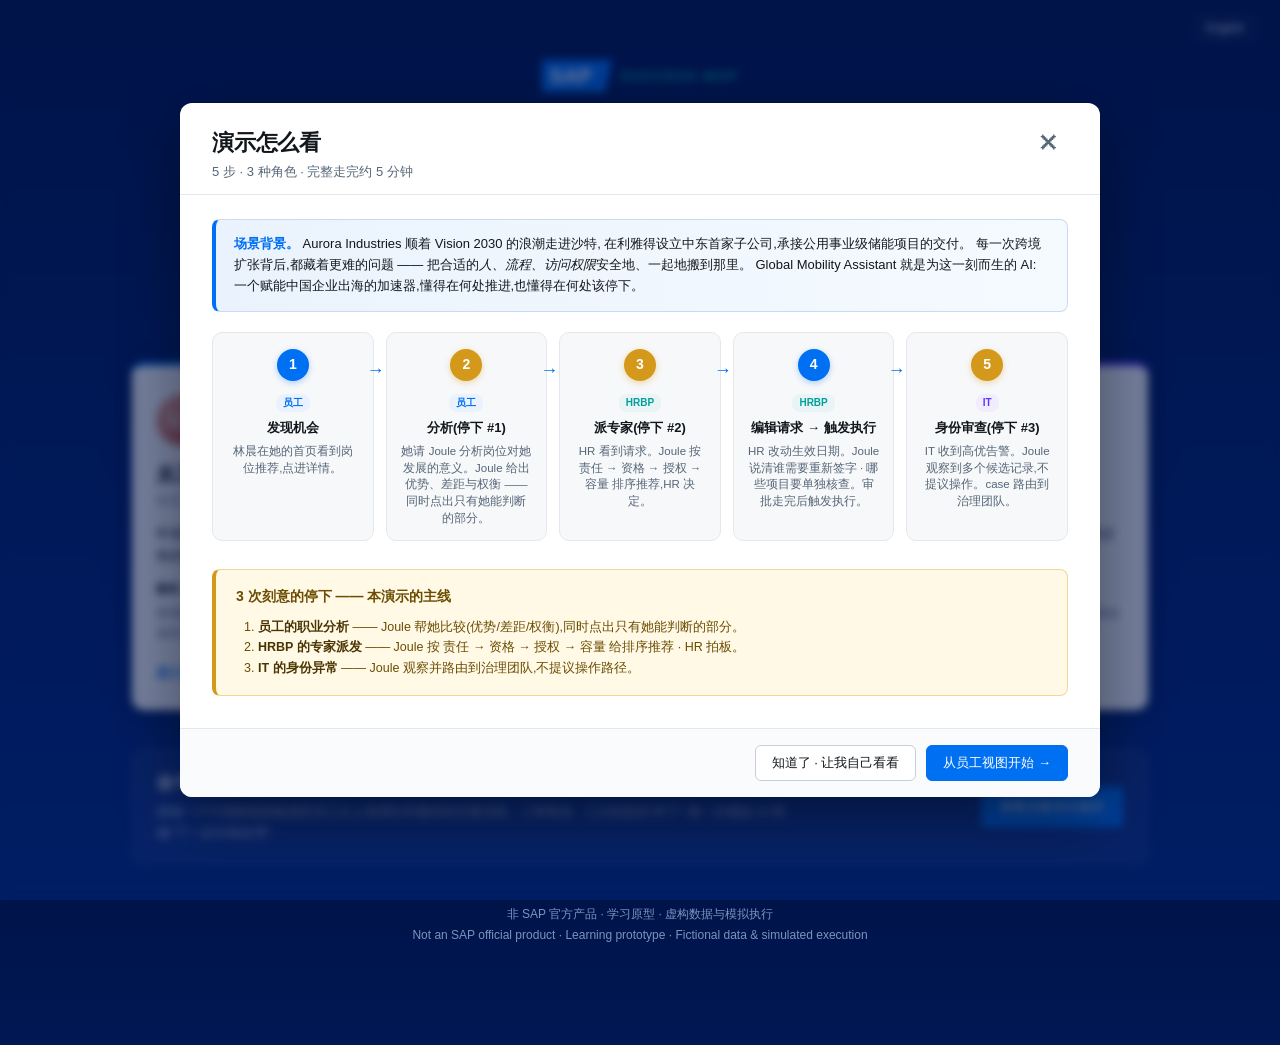
==== prototype/zh/index.html @ 9266a64e "Chinese localization phase 1: zh/index and zh/home fully localized; zh/employee, zh/hrbp, zh/it copi" ====
<!DOCTYPE html>
<html lang="zh-CN">
<head>
  <meta charset="UTF-8" />
  <meta name="viewport" content="width=device-width, initial-scale=1, viewport-fit=cover" />
  <title>Global Mobility Assistant · 角色入口</title>
  <link rel="stylesheet" href="../shared/tokens.css" />
  <link rel="stylesheet" href="../shared/shell.css" />
  <link rel="stylesheet" href="../shared/guide.css" />
  <style>
    body { background: linear-gradient(180deg, #00144A 0%, #002A86 100%); min-height: 100vh; color: #fff; }
    .landing { max-width: 1080px; margin: 0 auto; padding: 60px 32px 100px; }
    .landing-header { text-align: center; margin-bottom: 40px; }
    .landing-header .logo { display: inline-flex; align-items: center; gap: 8px; margin-bottom: 20px; }
    .landing-header h1 { font-size: 34px; font-weight: 700; margin: 0 0 8px; letter-spacing: -0.4px; }
    .landing-header .subtitle { color: #B4C6DF; font-size: 15px; max-width: 720px; margin: 0 auto; line-height: 1.7; }
    .lang-switch { position: absolute; top: 20px; right: 24px; font-size: 12px; color: #B4C6DF; }
    .lang-switch a { color: #fff; text-decoration: none; padding: 4px 10px; border-radius: 4px; border: 1px solid rgba(255,255,255,0.25); }
    .lang-switch a:hover { background: rgba(255,255,255,0.1); }
    .role-grid { display: grid; grid-template-columns: repeat(3, 1fr); gap: 20px; margin-bottom: 40px; }
    .role-card {
      background: #fff; color: var(--text-primary);
      border-radius: 12px; padding: 28px 24px; text-decoration: none;
      box-shadow: 0 10px 32px rgba(0,0,0,0.25);
      transition: transform 0.15s, box-shadow 0.15s;
      display: flex; flex-direction: column;
      border-top: 4px solid var(--sap-blue);
    }
    .role-card:hover { transform: translateY(-4px); box-shadow: 0 14px 42px rgba(0,0,0,0.3); text-decoration: none; }
    .role-card.employee { border-top-color: var(--role-employee); }
    .role-card.hrbp { border-top-color: var(--role-hrbp); }
    .role-card.it { border-top-color: var(--role-it); }
    .role-card .role-avatar {
      width: 52px; height: 52px; border-radius: 50%;
      display: flex; align-items: center; justify-content: center;
      color: #fff; font-weight: 700; font-size: 18px; margin-bottom: 16px;
    }
    .role-card.employee .role-avatar { background: linear-gradient(135deg, #F1B6A7, #C74A3A); }
    .role-card.hrbp .role-avatar     { background: linear-gradient(135deg, #A4E0C0, #049F9A); }
    .role-card.it .role-avatar       { background: linear-gradient(135deg, #B894FF, #5D36FF); }
    .role-card h2 { margin: 0 0 4px; font-size: 18px; }
    .role-card .role-person { color: var(--text-muted); font-size: 13px; margin-bottom: 12px; }
    .role-card .role-desc { color: var(--text-primary); font-size: 13px; line-height: 1.65; margin-bottom: 14px; flex: 1; }
    .role-card .steps { font-size: 12px; color: var(--text-secondary); line-height: 1.65; margin-bottom: 12px; }
    .role-card .steps b { display: block; color: var(--text-primary); margin-bottom: 4px; }
    .role-card .role-open { margin-top: 8px; color: var(--sap-blue); font-weight: 600; font-size: 13px; }
    .landing-footer { text-align: center; margin-top: 40px; color: #7A94BE; font-size: 12px; line-height: 1.7; }

    .landing-how-to {
      background: rgba(255,255,255,0.06);
      border: 1px solid rgba(255,255,255,0.14);
      border-radius: 12px;
      padding: 20px 24px;
      margin-top: 20px;
      color: #E3ECFA;
    }
    .landing-how-to .how-to-header { display: flex; justify-content: space-between; align-items: center; gap: 20px; }
    .landing-how-to h3 { margin: 0 0 6px; font-size: 16px; color: #fff; }
    .landing-how-to p { margin: 0; font-size: 13px; line-height: 1.65; color: #B4C6DF; max-width: 640px; }
    .landing-how-to .btn.primary { flex-shrink: 0; padding: 10px 18px; font-size: 13px; white-space: nowrap; }

    @media (max-width: 768px) {
      .landing { padding: 30px 16px 80px; }
      .landing-header { margin-bottom: 24px; }
      .landing-header h1 { font-size: 26px; }
      .landing-header .subtitle { font-size: 13px; padding: 0 8px; }
      .role-grid { grid-template-columns: 1fr; gap: 14px; margin-bottom: 24px; }
      .role-card { padding: 20px 18px; }
      .role-card h2 { font-size: 16px; }
      .role-card .role-avatar { width: 44px; height: 44px; font-size: 16px; margin-bottom: 12px; }
      .role-card .steps { font-size: 11.5px; }
      .landing-footer { font-size: 11px; margin-top: 24px; }
      .landing-how-to .how-to-header { flex-direction: column; align-items: flex-start; }
    }
  </style>
</head>
<body>
  <div class="lang-switch">
    <a href="../index.html">English</a>
  </div>
  <div class="landing">
    <div class="landing-header">
      <div class="logo">
        <span class="brand-logo" style="background:#0070F2;color:#fff;font-weight:800;padding:6px 10px 6px 8px;font-size:20px;clip-path:polygon(0 0,100% 0,90% 100%,0 100%);padding-right:20px;">SAP</span>
        <span style="color:#049F9A; font-size:14px; letter-spacing:1.4px; font-weight:600;">SUCCESS MAP</span>
      </div>
      <h1>Global Mobility Assistant</h1>
      <div class="subtitle">
        Aurora Industries —— 一家中国新能源集团 —— 顺着 <b>Vision 2030</b> 的浪潮走进沙特,
        在利雅得设立中东首家子公司,承接公用事业级储能项目的交付。
        <br><br>
        每一次跨境扩张背后,都藏着一个更难的问题:<b>如何把合适的人、流程、访问权限,安全地、一起地搬到那里。</b>
        Global Mobility Assistant 就是为这一刻而生的 AI —— 一个赋能中国企业出海的加速器,懂得在何处帮你推进,也懂得在何处该停下。
      </div>
    </div>

    <div class="role-grid">
      <a class="role-card employee" href="home.html" target="_blank">
        <div class="role-avatar">LC</div>
        <h2>员工 · 6 个步骤</h2>
        <div class="role-person">林晨 · 资深方案顾问</div>
        <div class="role-desc">
          申请利雅得的岗位 · 追踪调动进度 · 看到个人视角的影响 · 也可以给 HR 发信号。
        </div>
        <div class="steps">
          <b>路径</b>
          发现机会 → 评估匹配 → 面试准备 → 提交申请 → 追踪进度 → 我的调动
        </div>
        <div class="role-open">进入员工视图 →</div>
      </a>

      <a class="role-card hrbp" href="hrbp.html" target="_blank">
        <div class="role-avatar">MK</div>
        <h2>HRBP · 6 个步骤</h2>
        <div class="role-person">Mira Klein · 中东区 HR 业务伙伴</div>
        <div class="role-desc">
          管理调动请求队列 · 派发专家审查(带容量感知)· 协调审批 · 关键字段变更时保持签字状态同步。
        </div>
        <div class="steps">
          <b>路径</b>
          调动收件箱 → 请求详情 → 影响审查 → 编辑请求 → 审批流 → 交接
        </div>
        <div class="role-open">进入 HRBP 视图 →</div>
      </a>

      <a class="role-card it" href="it.html" target="_blank">
        <div class="role-avatar">TR</div>
        <h2>IT 管理员 · 5 个步骤</h2>
        <div class="role-person">Tom Reeves · 身份与访问</div>
        <div class="role-desc">
          处理依赖驱动的供应队列 · 诊断身份异常 · 决定人工介入方式 · 把结果回执给 HR。
        </div>
        <div class="steps">
          <b>路径</b>
          告警控制台 → 告警详情 → 任务队列 → 审查与路由 → 记录路由
        </div>
        <div class="role-open">进入 IT 管理员视图 →</div>
      </a>
    </div>

    <div class="landing-how-to">
      <div class="how-to-header">
        <div>
          <h3>这个演示怎么看</h3>
          <p>跟随一个中国新能源集团把员工从上海调往利雅得的完整流程。三种角色 · 三次刻意的"停下",每一次都由 AI 明确"下一步归谁处理"。</p>
        </div>
        <button class="btn primary" id="learnMoreBtn">查看完整演示路径</button>
      </div>
    </div>

    <div class="landing-footer">
      非 SAP 官方产品 · 学习原型 · 虚构数据与模拟执行<br>
      Not an SAP official product · Learning prototype · Fictional data & simulated execution
    </div>
  </div>

  <script src="../shared/guide.js"></script>
  <script>
    // 中文版引导浮层内容 override(简化:直接覆盖 GUIDE_STEPS 与文案)
    // 这里我们直接使用英文版的 mountGuideOverlay · 5 步图仍显示英文标题(简短)· 但顶部 Background 由 zh 版本注入
    const guide = window.GUIDE.mountGuideOverlay();
    document.getElementById("learnMoreBtn").addEventListener("click", () => guide.show());

    // 覆盖 Guide 面板文案为中文
    setTimeout(() => {
      const overlay = document.getElementById("guideOverlay");
      if (!overlay) return;
      const h2 = overlay.querySelector(".guide-panel-header h2");
      const sub = overlay.querySelector(".guide-sub");
      const context = overlay.querySelector(".guide-context");
      const pausesTitle = overlay.querySelector(".guide-pauses h3");
      const pausesList = overlay.querySelector(".guide-pauses ol");
      const dismissBtn = overlay.querySelector("#guideDismiss");
      const startBtn = overlay.querySelector("#guideStartEmployee");

      if (h2) h2.textContent = "演示怎么看";
      if (sub) sub.textContent = "5 步 · 3 种角色 · 完整走完约 5 分钟";
      if (context) context.innerHTML = `
        <strong>场景背景。</strong> Aurora Industries 顺着 Vision 2030 的浪潮走进沙特,
        在利雅得设立中东首家子公司,承接公用事业级储能项目的交付。
        每一次跨境扩张背后,都藏着更难的问题 —— 把合适的<em>人、流程、访问权限</em>安全地、一起地搬到那里。
        Global Mobility Assistant 就是为这一刻而生的 AI:一个赋能中国企业出海的加速器,懂得在何处推进,也懂得在何处该停下。
      `;
      if (pausesTitle) pausesTitle.textContent = "3 次刻意的停下 —— 本演示的主线";
      if (pausesList) pausesList.innerHTML = `
        <li><strong>员工的职业分析</strong> —— Joule 帮她比较(优势/差距/权衡),同时点出只有她能判断的部分。</li>
        <li><strong>HRBP 的专家派发</strong> —— Joule 按 责任 → 资格 → 授权 → 容量 给排序推荐 · HR 拍板。</li>
        <li><strong>IT 的身份异常</strong> —— Joule 观察并路由到治理团队,不提议操作路径。</li>
      `;
      // 覆盖 5 步图文案
      const steps = overlay.querySelectorAll(".guide-step");
      const zhSteps = [
        { role: "员工",  title: "发现机会",           body: "林晨在她的首页看到岗位推荐,点进详情。" },
        { role: "员工",  title: "分析(停下 #1)",    body: "她请 Joule 分析岗位对她发展的意义。Joule 给出优势、差距与权衡 —— 同时点出只有她能判断的部分。" },
        { role: "HRBP",  title: "派专家(停下 #2)",  body: "HR 看到请求。Joule 按 责任 → 资格 → 授权 → 容量 排序推荐,HR 决定。" },
        { role: "HRBP",  title: "编辑请求 → 触发执行", body: "HR 改动生效日期。Joule 说清谁需要重新签字 · 哪些项目要单独核查。审批走完后触发执行。" },
        { role: "IT",    title: "身份审查(停下 #3)", body: "IT 收到高优告警。Joule 观察到多个候选记录,不提议操作。case 路由到治理团队。" }
      ];
      steps.forEach((el, i) => {
        if (!zhSteps[i]) return;
        const roleEl = el.querySelector(".guide-step-role");
        const titleEl = el.querySelector("h4");
        const bodyEl = el.querySelector("p");
        if (roleEl) roleEl.textContent = zhSteps[i].role;
        if (titleEl) titleEl.textContent = zhSteps[i].title;
        if (bodyEl) bodyEl.textContent = zhSteps[i].body;
      });
      if (dismissBtn) dismissBtn.textContent = "知道了 · 让我自己看看";
      if (startBtn) startBtn.textContent = "从员工视图开始 →";
      if (startBtn) {
        // 保证跳转到中文版 home
        startBtn.addEventListener("click", (e) => {
          setTimeout(() => { if (location.pathname.includes("/zh/")) location.href = "home.html"; }, 100);
        }, true);
      }
    }, 50);
  </script>
</body>
</html>
---- prototype/shared/tokens.css ----
/* ============================================================
   Global Mobility Assistant — SAP Horizon design tokens
   Extracted from SAP_SuccessFactors.potx theme (structural only).
   Not for redistribution of SAP brand assets.
============================================================ */

:root {
  /* ---- SAP Horizon palette ---- */
  --sap-blue: #0070F2;          /* primary CTA / links */
  --sap-blue-hover: #0854A0;
  --sap-blue-2: #1B90FF;        /* sky blue accent */
  --sap-navy: #00144A;          /* top bar */
  --sap-navy-2: #002A86;
  --sap-teal: #049F9A;          /* "SUCCESS MAP" tone / decorative */
  --sap-teal-dark: #07838F;

  /* Joule */
  --joule-purple: #5D36FF;
  --joule-purple-hover: #4B27E0;
  --joule-purple-2: #7858FF;
  --joule-purple-soft: #F1EDFE;
  --joule-purple-border: #DCD0FA;
  --joule-purple-dark: #28004A;

  /* Status */
  --status-green: #188918;
  --status-green-2: #36A41D;
  --status-green-bg: #E6F4E6;
  --status-yellow: #8A6100;
  --status-yellow-bg: #FDF3D6;
  --status-red: #B0271A;
  --status-red-bg: #FBE7E4;
  --status-grey: #556677;
  --status-grey-bg: #EEF1F4;

  /* Neutrals */
  --text-primary: #12171C;
  --text-secondary: #556677;
  --text-muted: #8A94A6;
  --bg-page: #F5F6F7;
  --bg-card: #FFFFFF;
  --bg-strip: #EAF3FD;
  --border-soft: #E4E7EB;
  --border-mid: #C9CFD6;

  /* Capability tag palette */
  --tag-native: #34495E;
  --tag-native-bg: #E7ECF1;
  --tag-ai: var(--joule-purple);
  --tag-ai-bg: var(--joule-purple-soft);
  --tag-ext: #B04A0B;
  --tag-ext-bg: #FDECDD;

  /* Role accent — used to distinguish employee / HRBP / IT */
  --role-employee: #0070F2;
  --role-hrbp: #049F9A;
  --role-it: #5D36FF;

  --radius-card: 8px;
  --radius-btn: 4px;
  --shadow-card: 0 1px 2px rgba(0,20,74,0.05), 0 1px 3px rgba(0,20,74,0.04);

  /* SAP 72 Brand font stack — will fall back gracefully */
  --font-body: "72", "72 Brand", "72 Brand Medium",
               -apple-system, "Segoe UI", "Helvetica Neue", Arial, sans-serif;
}

* { box-sizing: border-box; }
html, body { margin: 0; padding: 0; height: 100%; }
body {
  font-family: var(--font-body);
  color: var(--text-primary);
  background: var(--bg-page);
  font-size: 14px;
  line-height: 1.45;
}
button { font-family: inherit; cursor: pointer; }
a { color: var(--sap-blue); text-decoration: none; }
a:hover { text-decoration: underline; }
---- prototype/shared/shell.css ----
/* ============================================================
   SF Success Map shell — shared across all 3 role pages
   Includes: top bar, main layout, cards, tables, buttons,
   info strips, capability tags, page header, phase stepper
============================================================ */

/* ---------------- Top bar ---------------- */
.topbar {
  background: var(--sap-navy);
  color: #fff;
  height: 56px;
  display: flex;
  align-items: center;
  padding: 0 20px;
  gap: 24px;
  position: sticky;
  top: 0;
  z-index: 40;
}
.brand {
  display: flex; align-items: center; gap: 6px;
}
.brand-logo {
  background: var(--sap-blue);
  color: #fff;
  font-weight: 800;
  padding: 5px 8px 5px 6px;
  font-size: 17px;
  letter-spacing: 0.4px;
  clip-path: polygon(0 0, 100% 0, 90% 100%, 0 100%);
  padding-right: 16px;
  line-height: 1;
}
.brand-suffix {
  color: var(--sap-teal);
  font-size: 12px;
  letter-spacing: 1.2px;
  font-weight: 600;
  padding-left: 6px;
}
.app-selector {
  display: flex; align-items: center; gap: 6px;
  padding: 6px 4px;
  cursor: pointer;
  font-weight: 600;
  font-size: 15px;
  color: #fff;
  margin-left: 6px;
}
.app-selector .caret { font-size: 11px; margin-top: 2px; opacity: 0.9; }

.searchbar {
  flex: 1;
  max-width: 460px;
  height: 32px;
  background: #FFFFFF;
  color: var(--text-muted);
  border-radius: 3px;
  padding: 0 12px;
  display: flex;
  align-items: center;
  font-style: italic;
  font-size: 13px;
  margin: 0 auto;
}

.topbar-icons {
  display: flex;
  align-items: center;
  gap: 18px;
}
.tb-icon {
  color: #fff;
  opacity: 0.9;
  cursor: pointer;
  font-size: 17px;
  position: relative;
  line-height: 1;
  display: inline-flex;
  align-items: center;
  justify-content: center;
  width: 22px; height: 22px;
}
.tb-icon:hover { opacity: 1; }
.tb-icon.joule-active {
  color: var(--joule-purple-2);
  opacity: 1;
}
.tb-icon .badge {
  position: absolute;
  top: -8px; right: -10px;
  background: #E00E28;
  color: #fff;
  font-size: 9px;
  padding: 1px 4px;
  border-radius: 8px;
  font-weight: 700;
  line-height: 1.2;
  min-width: 15px;
  text-align: center;
}

/* Role badge in top bar (small chip near avatar) */
.role-chip {
  padding: 4px 10px;
  border-radius: 12px;
  font-size: 11px;
  font-weight: 600;
  background: rgba(255,255,255,0.15);
  color: #fff;
  border: 1px solid rgba(255,255,255,0.25);
  letter-spacing: 0.3px;
}

.avatar {
  width: 32px; height: 32px;
  border-radius: 50%;
  color: #fff;
  display: flex; align-items: center; justify-content: center;
  font-weight: 600;
  font-size: 12px;
}
.avatar.employee { background: linear-gradient(135deg, #F1B6A7, #C74A3A); }
.avatar.hrbp     { background: linear-gradient(135deg, #A4E0C0, #049F9A); }
.avatar.it       { background: linear-gradient(135deg, #B894FF, #5D36FF); }

/* ---------------- Main layout ---------------- */
.app-shell {
  display: flex;
  min-height: calc(100vh - 56px);
}
.main-area {
  flex: 1;
  padding: 22px 32px 80px;
  overflow-y: auto;
  transition: margin-right 0.2s;
  max-width: 100%;
}
.main-area.joule-open { margin-right: 380px; }

/* ---------------- Page header ---------------- */
.page-header {
  display: flex;
  justify-content: space-between;
  align-items: center;
  margin-bottom: 18px;
  gap: 20px;
}
.page-title-wrap { flex: 1; }
.page-title {
  font-size: 24px;
  font-weight: 700;
  color: var(--text-primary);
  margin: 0;
  letter-spacing: -0.2px;
}
.page-sub {
  color: var(--text-secondary);
  font-size: 13px;
  margin-top: 4px;
}
.page-actions { display: flex; gap: 10px; align-items: center; }

/* ---------------- Buttons ---------------- */
.btn {
  border: 1px solid var(--border-mid);
  background: #fff;
  color: var(--text-primary);
  padding: 7px 14px;
  border-radius: var(--radius-btn);
  font-size: 13px;
  font-weight: 500;
}
.btn:hover:not(:disabled) { background: #F5F7FA; }
.btn.primary {
  background: var(--sap-blue);
  color: #fff;
  border-color: var(--sap-blue);
}
.btn.primary:hover:not(:disabled) { background: var(--sap-blue-hover); border-color: var(--sap-blue-hover); }
.btn.outlined {
  background: #fff;
  color: var(--sap-blue);
  border-color: var(--sap-blue);
}
.btn.outlined:hover { background: #EAF3FD; }
.btn.ghost { border-color: transparent; background: transparent; color: var(--sap-blue); }
.btn.danger { color: var(--status-red); border-color: var(--status-red); }
.btn.danger:hover:not(:disabled) { background: #FDF0EE; }
.btn:disabled { opacity: 0.5; cursor: not-allowed; }
.btn.sm { padding: 4px 10px; font-size: 12px; }

/* ---------------- Cards ---------------- */
.card {
  background: var(--bg-card);
  border: 1px solid var(--border-soft);
  border-radius: var(--radius-card);
  box-shadow: var(--shadow-card);
  margin-bottom: 16px;
  padding: 18px 20px;
}
.card-header {
  display: flex;
  justify-content: space-between;
  align-items: flex-start;
  margin-bottom: 14px;
  gap: 12px;
}
.card-title {
  font-size: 15px;
  font-weight: 600;
  color: var(--text-primary);
  margin: 0;
}
.card-sub {
  color: var(--text-secondary);
  font-size: 12px;
  margin-top: 4px;
}
.card-body { color: var(--text-primary); font-size: 13px; }

/* Capability tag (traceable to spec §3) */
.cap-tag {
  display: inline-block;
  font-size: 11px;
  padding: 2px 8px;
  border-radius: 10px;
  font-weight: 600;
  white-space: nowrap;
}
.cap-tag.native { background: var(--tag-native-bg); color: var(--tag-native); }
.cap-tag.ai { background: var(--tag-ai-bg); color: var(--tag-ai); }
.cap-tag.ext { background: var(--tag-ext-bg); color: var(--tag-ext); }

/* Status pills */
.pill {
  display: inline-block;
  font-size: 11px;
  padding: 2px 8px;
  border-radius: 10px;
  font-weight: 600;
}
.pill.green  { background: var(--status-green-bg);  color: var(--status-green); }
.pill.yellow { background: var(--status-yellow-bg); color: var(--status-yellow); }
.pill.red    { background: var(--status-red-bg);    color: var(--status-red); }
.pill.grey   { background: var(--status-grey-bg);   color: var(--status-grey); }
.pill.blue   { background: #E5F0FE; color: var(--sap-blue); }

/* Info strip */
.info-strip {
  background: var(--bg-strip);
  border: 1px solid #C7DBF7;
  color: #10314E;
  padding: 12px 16px;
  border-radius: 6px;
  font-size: 13px;
  margin-bottom: 16px;
  display: flex;
  align-items: flex-start;
  gap: 10px;
}
.info-strip .i-icon {
  width: 20px; height: 20px;
  background: var(--sap-blue); color: #fff;
  border-radius: 50%;
  display: flex; align-items: center; justify-content: center;
  font-weight: 700; font-size: 11px;
  flex-shrink: 0;
  font-style: italic;
}
.info-strip.warn { background: #FEF6E6; border-color: #F0D797; color: #6B4C00; }
.info-strip.warn .i-icon { background: #B58105; }
.info-strip.danger { background: var(--status-red-bg); border-color: #EFB4AC; color: var(--status-red); }
.info-strip.danger .i-icon { background: var(--status-red); }
.info-strip.success { background: var(--status-green-bg); border-color: #A9D9B8; color: var(--status-green); }
.info-strip.success .i-icon { background: var(--status-green); }

/* ---------------- Conclusion banner (Phase 6-style) ---------------- */
.conclusion-banner {
  background: linear-gradient(90deg, #FFF9E6, #FFF3D1);
  border: 1px solid #F0D797;
  border-left: 4px solid #D4991B;
  border-radius: 6px;
  padding: 16px 20px;
  margin-bottom: 20px;
  display: flex;
  align-items: center;
  gap: 14px;
}
.conclusion-banner .cb-icon {
  width: 36px; height: 36px;
  background: #D4991B; color: #fff;
  border-radius: 50%;
  display: flex; align-items: center; justify-content: center;
  font-weight: 700; font-size: 18px;
  flex-shrink: 0;
}
.conclusion-banner .cb-title { font-size: 16px; font-weight: 700; color: #6B4C00; margin: 0 0 2px; }
.conclusion-banner .cb-sub { font-size: 13px; color: #6B4C00; }
.conclusion-banner.green {
  background: linear-gradient(90deg, #EAF7EE, #D6EFDF);
  border-color: #A9D9B8;
  border-left-color: var(--status-green);
}
.conclusion-banner.green .cb-icon { background: var(--status-green); }
.conclusion-banner.green .cb-title,
.conclusion-banner.green .cb-sub { color: #1A4C29; }
.conclusion-banner.red {
  background: linear-gradient(90deg, #FDECE9, #FBDCD6);
  border-color: #EFB4AC;
  border-left-color: var(--status-red);
}
.conclusion-banner.red .cb-icon { background: var(--status-red); }
.conclusion-banner.red .cb-title,
.conclusion-banner.red .cb-sub { color: #6E1A11; }

/* ---------------- Data tables ---------------- */
.data-table {
  width: 100%;
  border-collapse: collapse;
  font-size: 13px;
}
.data-table th {
  text-align: left;
  padding: 10px;
  color: var(--text-secondary);
  font-weight: 600;
  border-bottom: 1px solid var(--border-soft);
  font-size: 12px;
  background: #FAFBFC;
}
.data-table td {
  padding: 10px;
  border-bottom: 1px solid var(--border-soft);
  vertical-align: top;
}
.data-table tr:last-child td { border-bottom: none; }
.data-table tr:hover td { background: #F7F8FA; }

/* ---------------- Progress track (employee milestones) ---------------- */
.progress-track {
  display: flex;
  gap: 0;
  padding: 20px 8px;
  overflow-x: auto;
}
.progress-step {
  flex: 1;
  min-width: 130px;
  text-align: center;
  position: relative;
  padding: 0 8px;
}
.progress-step::after {
  content: "";
  position: absolute;
  top: 16px; right: -50%;
  width: 100%; height: 2px;
  background: var(--border-mid);
  z-index: 0;
}
.progress-step:last-child::after { display: none; }
.progress-step.done::after { background: var(--status-green); }
.progress-step .dot {
  width: 32px; height: 32px;
  border-radius: 50%;
  background: #EEF1F4;
  border: 2px solid var(--border-mid);
  color: var(--text-secondary);
  display: flex; align-items: center; justify-content: center;
  font-weight: 700; font-size: 13px;
  margin: 0 auto;
  position: relative;
  z-index: 1;
}
.progress-step.done .dot {
  background: var(--status-green);
  border-color: var(--status-green);
  color: #fff;
}
.progress-step.active .dot {
  background: var(--sap-blue);
  border-color: var(--sap-blue);
  color: #fff;
  box-shadow: 0 0 0 4px rgba(0,112,242,0.15);
}
.progress-step .label {
  font-size: 12px;
  font-weight: 600;
  color: var(--text-primary);
  margin-top: 8px;
  line-height: 1.3;
}
.progress-step .sub { font-size: 11px; color: var(--text-muted); margin-top: 2px; }

/* ---------------- Utilities ---------------- */
.two-col { display: grid; grid-template-columns: 1fr 1fr; gap: 16px; }
.three-col { display: grid; grid-template-columns: repeat(3, 1fr); gap: 12px; }
.kv-list { list-style: none; padding: 0; margin: 0; }
.kv-list li { display: flex; padding: 7px 0; border-bottom: 1px dashed var(--border-soft); font-size: 13px; }
.kv-list li:last-child { border-bottom: none; }
.kv-list .k { width: 200px; color: var(--text-secondary); flex-shrink: 0; }
.kv-list .v { color: var(--text-primary); }

.mb-8 { margin-bottom: 8px; }
.mb-16 { margin-bottom: 16px; }
.mt-8 { margin-top: 8px; }
.mt-16 { margin-top: 16px; }
.hidden { display: none !important; }
.row { display: flex; gap: 8px; align-items: center; }
.row.wrap { flex-wrap: wrap; }
.spacer { flex: 1; }
.muted { color: var(--text-muted); font-size: 12px; }
.small { font-size: 12px; }
.mono { font-family: "SF Mono", Consolas, monospace; font-size: 12px; }
.bold { font-weight: 600; }
.chip { display: inline-block; padding: 2px 8px; background: #EEF1F4; border-radius: 10px; font-size: 11px; color: var(--text-secondary); }

/* Handoff card columns */
.handoff-col {
  padding: 12px 14px;
  border-radius: 6px;
  border: 1px solid var(--border-soft);
  background: #FAFBFC;
}
.handoff-col h4 { margin: 0 0 10px; font-size: 13px; font-weight: 600; display: flex; align-items: center; gap: 6px; }
.handoff-col.done { background: #F1F9F3; border-color: #C5E4CE; }
.handoff-col.done h4 { color: var(--status-green); }
.handoff-col.progress { background: #FFF9E6; border-color: #F0D797; }
.handoff-col.progress h4 { color: #8A6100; }
.handoff-col.paused { background: #F5F6F7; border-color: var(--border-mid); }
.handoff-col.paused h4 { color: var(--text-secondary); }
.handoff-col ul { margin: 0; padding-left: 0; list-style: none; }
.handoff-col li { font-size: 12.5px; padding: 6px 0; border-bottom: 1px dashed rgba(0,0,0,0.06); line-height: 1.5; }
.handoff-col li:last-child { border-bottom: none; }
.handoff-col li .sub { display: block; color: var(--text-muted); font-size: 11px; margin-top: 2px; }

/* Src labels */
.src-tag {
  display: inline-block;
  padding: 1px 6px;
  border-radius: 3px;
  background: #EEF1F4;
  color: var(--text-secondary);
  font-size: 11px;
  margin-left: 4px;
}
.src-tag.system { background: #E7ECF1; color: #34495E; }
.src-tag.self { background: #FFF3D6; color: #8A6100; }
.src-tag.unverified { background: #FBE7E4; color: var(--status-red); }

/* Global footer (compliance) */
.global-footer {
  position: fixed;
  left: 0; right: 0; bottom: 0;
  background: #FEF6E6;
  color: #6B4C00;
  border-top: 1px solid #F0D797;
  padding: 6px 20px;
  font-size: 11.5px;
  text-align: center;
  z-index: 30;
  font-weight: 500;
}

/* ============================================================
   Mobile adaptation · < 768px
   Applies globally to all pages. Page-specific overrides may add
   additional rules in their own <style> blocks.
============================================================ */
@media (max-width: 768px) {
  /* ---- Top bar ---- */
  .topbar {
    padding: 0 12px;
    gap: 8px;
    height: 52px;
  }
  .topbar .brand-suffix { display: none; }
  .topbar .searchbar { display: none; }
  .topbar .app-selector { font-size: 14px; margin-left: 2px; max-width: 160px; overflow: hidden; text-overflow: ellipsis; white-space: nowrap; }
  .topbar-icons { gap: 12px; }
  .topbar-icons .tb-icon[title="Search"],
  .topbar-icons .tb-icon[title="Insights"] { display: none; }
  .topbar-icons .role-chip { display: none; }

  /* ---- Main layout ---- */
  .app-shell { flex-direction: column; }
  .main-area { padding: 14px 14px 96px; }
  .main-area.joule-open { margin-right: 0; }   /* mobile: Joule becomes bottom sheet */

  /* ---- Page header ---- */
  .page-header {
    flex-direction: column;
    align-items: flex-start;
    gap: 12px;
  }
  .page-title { font-size: 20px; }
  .page-actions { flex-wrap: wrap; width: 100%; }
  .page-actions .btn { flex: 0 1 auto; }

  /* ---- Cards ---- */
  .card { padding: 14px 14px; }
  .card-header { flex-direction: column; align-items: flex-start; gap: 8px; }

  /* ---- Grids collapse ---- */
  .two-col { grid-template-columns: 1fr; }
  .three-col { grid-template-columns: 1fr; }

  /* ---- Tables: horizontal scroll rather than compressed layout ---- */
  .card > .data-table,
  .card table.data-table {
    display: block;
    overflow-x: auto;
    -webkit-overflow-scrolling: touch;
    white-space: nowrap;
  }
  .data-table th, .data-table td { padding: 8px 10px; }

  /* ---- Key-value lists ---- */
  .kv-list li { flex-direction: column; gap: 2px; padding: 8px 0; }
  .kv-list .k { width: auto; font-size: 12px; }

  /* ---- Progress track (employee milestones) ---- */
  .progress-track { flex-direction: column; padding: 10px 0; }
  .progress-step { min-width: 0; text-align: left; padding: 10px 0; }
  .progress-step::after { display: none; }
  .progress-step .dot { display: inline-flex; vertical-align: middle; margin: 0 8px 0 0; }
  .progress-step .label { display: inline; }

  /* ---- Handoff columns collapse to 1 col ---- */
  .handoff-col { padding: 12px 14px; }

  /* ---- Info strip readability ---- */
  .info-strip { font-size: 12.5px; padding: 10px 12px; }

  /* ---- Footer: shorter text on mobile ---- */
  .global-footer { font-size: 10.5px; padding: 5px 10px; }
}

/* Tablet mid range · 768px – 1024px */
@media (min-width: 769px) and (max-width: 1024px) {
  .main-area.joule-open { margin-right: 340px; }
  .three-col { grid-template-columns: repeat(2, 1fr); }
}
---- prototype/shared/guide.css ----
/* ============================================================
   Guidance layers · CSS
   Layer 2 · role-context ribbon
   Layer 3 · hint bubbles
   Layer 4 · Joule onboarding (styled via existing joule.css)
   Layer 5 · Guide button + step diagram overlay
============================================================ */

/* ---- Layer 2 · Role context ribbon (below topbar) ---- */
.role-ribbon {
  background: linear-gradient(90deg, #FFF9E6 0%, #FFF3D1 50%, #FFF9E6 100%);
  border-bottom: 1px solid #F0D797;
  padding: 8px 20px;
  display: flex;
  align-items: center;
  gap: 12px;
  font-size: 12.5px;
  color: #6B4C00;
  position: relative;
  z-index: 25;
}
.role-ribbon .rr-icon {
  width: 22px; height: 22px;
  background: #D4991B;
  color: #fff;
  border-radius: 50%;
  display: flex; align-items: center; justify-content: center;
  font-weight: 700; font-size: 12px;
  flex-shrink: 0;
}
.role-ribbon .rr-text { flex: 1; line-height: 1.4; }
.role-ribbon .rr-text b { color: #6B4C00; }
.role-ribbon .rr-close {
  background: transparent;
  border: none;
  color: #6B4C00;
  cursor: pointer;
  font-size: 16px;
  padding: 0 4px;
  opacity: 0.6;
}
.role-ribbon .rr-close:hover { opacity: 1; }
.role-ribbon.hidden { display: none; }
@media (max-width: 768px) {
  .role-ribbon { padding: 8px 12px; font-size: 11.5px; gap: 8px; }
}

/* ---- Layer 3 · Hint bubble (page-level tooltip) ---- */
.hint-bubble {
  position: fixed;
  background: #1B2A3D;
  color: #fff;
  padding: 12px 16px 12px 14px;
  border-radius: 10px;
  font-size: 13px;
  line-height: 1.5;
  max-width: 320px;
  box-shadow: 0 8px 24px rgba(0,20,74,0.25);
  z-index: 60;
  animation: hint-bubble-pop 0.3s ease-out;
}
@keyframes hint-bubble-pop {
  from { opacity: 0; transform: translateY(6px); }
  to   { opacity: 1; transform: translateY(0); }
}
.hint-bubble::before {
  content: "💡";
  margin-right: 6px;
}
.hint-bubble .hb-title {
  font-weight: 700;
  margin-bottom: 4px;
  display: block;
}
.hint-bubble .hb-close {
  background: transparent;
  border: none;
  color: rgba(255,255,255,0.7);
  cursor: pointer;
  font-size: 14px;
  position: absolute;
  top: 6px;
  right: 8px;
  padding: 2px 4px;
}
.hint-bubble .hb-close:hover { color: #fff; }
.hint-bubble.hidden { display: none; }
.hint-bubble .hb-arrow {
  position: absolute;
  width: 0; height: 0;
  border: 8px solid transparent;
}
.hint-bubble .hb-arrow.up {
  top: -16px; left: 24px;
  border-bottom-color: #1B2A3D;
}
.hint-bubble .hb-arrow.right {
  right: -16px; top: 20px;
  border-left-color: #1B2A3D;
}

/* ---- Layer 5 · Guide overlay ---- */
.guide-trigger {
  cursor: pointer;
  position: relative;
}
.guide-trigger .guide-trigger-dot {
  position: absolute;
  top: -2px; right: -4px;
  width: 8px; height: 8px;
  background: #FFB03A;
  border-radius: 50%;
  border: 2px solid var(--sap-navy, #00144A);
  animation: guide-pulse 2s ease-in-out infinite;
}
@keyframes guide-pulse {
  0%, 100% { transform: scale(1); opacity: 1; }
  50% { transform: scale(1.3); opacity: 0.7; }
}
.guide-trigger.seen .guide-trigger-dot { display: none; }

.guide-overlay {
  position: fixed;
  inset: 0;
  background: rgba(0, 20, 74, 0.55);
  backdrop-filter: blur(4px);
  z-index: 200;
  display: flex;
  align-items: center;
  justify-content: center;
  padding: 24px;
  animation: guide-fade-in 0.25s ease-out;
}
@keyframes guide-fade-in { from { opacity: 0; } to { opacity: 1; } }
.guide-overlay.hidden { display: none; }

.guide-panel {
  background: #fff;
  border-radius: 12px;
  max-width: 920px;
  width: 100%;
  max-height: 88vh;
  overflow-y: auto;
  box-shadow: 0 20px 60px rgba(0,0,0,0.4);
  position: relative;
}
.guide-panel-header {
  padding: 24px 32px 12px;
  border-bottom: 1px solid #E4E7EB;
  display: flex;
  justify-content: space-between;
  align-items: flex-start;
  gap: 20px;
}
.guide-panel-header h2 {
  margin: 0;
  font-size: 22px;
  color: var(--text-primary);
  letter-spacing: -0.2px;
}
.guide-panel-header .guide-sub {
  font-size: 13px;
  color: var(--text-secondary);
  margin-top: 4px;
}
.guide-close {
  background: transparent;
  border: none;
  color: var(--text-secondary);
  cursor: pointer;
  font-size: 22px;
  padding: 4px 8px;
  border-radius: 6px;
}
.guide-close:hover { background: #F5F7FA; color: var(--text-primary); }

.guide-panel-body {
  padding: 24px 32px 32px;
}

/* Context blurb at the top of guide body */
.guide-context {
  background: linear-gradient(90deg, #EAF3FD 0%, #F5FAFF 100%);
  border: 1px solid #C7DBF7;
  border-left: 4px solid var(--sap-blue);
  border-radius: 8px;
  padding: 14px 18px;
  margin-bottom: 20px;
  font-size: 13px;
  line-height: 1.6;
  color: var(--text-primary);
}
.guide-context strong { color: var(--sap-blue); font-weight: 700; }

/* Step diagram: 5 numbered steps with connectors */
.guide-steps {
  display: grid;
  grid-template-columns: repeat(5, 1fr);
  gap: 12px;
  position: relative;
  margin-bottom: 28px;
}
.guide-step {
  background: #F7F8FA;
  border: 1px solid #E4E7EB;
  border-radius: 10px;
  padding: 16px 14px 14px;
  position: relative;
  text-align: center;
}
.guide-step-num {
  width: 32px; height: 32px;
  background: var(--sap-blue);
  color: #fff;
  border-radius: 50%;
  display: flex;
  align-items: center;
  justify-content: center;
  font-weight: 700;
  font-size: 14px;
  margin: 0 auto 10px;
  box-shadow: 0 2px 6px rgba(0,112,242,0.3);
}
.guide-step.pause .guide-step-num {
  background: #D4991B;
  box-shadow: 0 2px 6px rgba(212,153,27,0.35);
}
.guide-step h4 {
  margin: 0 0 6px;
  font-size: 13px;
  font-weight: 700;
  color: var(--text-primary);
  line-height: 1.3;
}
.guide-step p {
  margin: 0;
  font-size: 11.5px;
  color: var(--text-secondary);
  line-height: 1.45;
}
.guide-step .guide-step-role {
  display: inline-block;
  font-size: 10px;
  font-weight: 600;
  padding: 2px 7px;
  border-radius: 8px;
  margin-bottom: 8px;
}
.guide-step .guide-step-role.employee { background: #EAF3FD; color: var(--sap-blue); }
.guide-step .guide-step-role.hrbp { background: #E8F4F5; color: var(--sap-teal); }
.guide-step .guide-step-role.it { background: var(--joule-purple-soft); color: var(--joule-purple); }

/* Arrows between steps */
.guide-step::after {
  content: "→";
  position: absolute;
  right: -12px;
  top: 24px;
  color: var(--sap-blue);
  font-weight: 700;
  font-size: 18px;
  z-index: 2;
}
.guide-step:last-child::after { display: none; }

/* Pauses callout */
.guide-pauses {
  background: #FFF9E6;
  border: 1px solid #F0D797;
  border-left: 4px solid #D4991B;
  border-radius: 8px;
  padding: 16px 20px;
  margin-top: 8px;
}
.guide-pauses h3 {
  margin: 0 0 10px;
  font-size: 14px;
  color: #6B4C00;
}
.guide-pauses ol {
  margin: 0;
  padding-left: 22px;
  font-size: 12.5px;
  color: #6B4C00;
  line-height: 1.65;
}
.guide-pauses ol li strong { color: #4A3400; }

.guide-actions {
  display: flex;
  gap: 10px;
  justify-content: flex-end;
  padding: 16px 32px;
  border-top: 1px solid #E4E7EB;
  background: #FAFBFC;
  border-radius: 0 0 12px 12px;
}
.guide-btn {
  border: 1px solid #C9CFD6;
  background: #fff;
  color: var(--text-primary);
  padding: 8px 16px;
  border-radius: 6px;
  font-size: 13px;
  font-weight: 500;
  cursor: pointer;
  font-family: inherit;
}
.guide-btn.primary {
  background: var(--sap-blue);
  color: #fff;
  border-color: var(--sap-blue);
}
.guide-btn.primary:hover { background: var(--sap-blue-hover); }
.guide-btn:hover:not(.primary) { background: #F5F7FA; }

@media (max-width: 768px) {
  .guide-panel-header { padding: 18px 18px 10px; }
  .guide-panel-header h2 { font-size: 18px; }
  .guide-panel-body { padding: 18px; }
  .guide-steps { grid-template-columns: 1fr; gap: 10px; }
  .guide-step::after { display: none; }
  .guide-step { text-align: left; display: flex; gap: 12px; align-items: flex-start; }
  .guide-step-num { margin: 0; flex-shrink: 0; }
  .guide-step-content { flex: 1; }
  .guide-actions { padding: 14px 18px; }
}
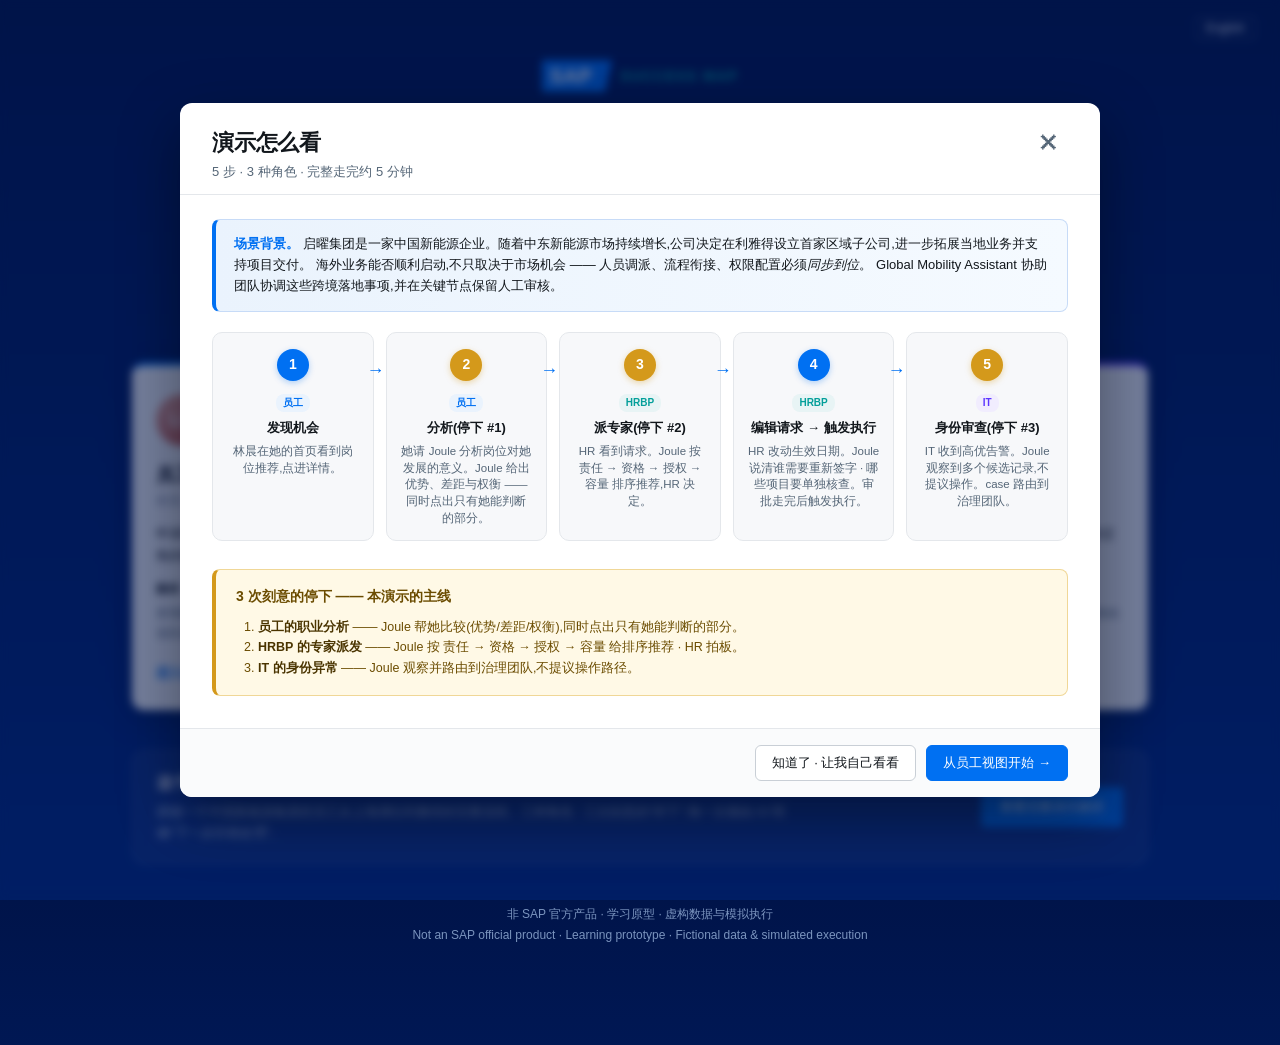
==== commit 09c8205d: "Chinese localization phase 2: employee page (browse, detail, apply) localized; Landing intro updated" ====
--- a/prototype/zh/index.html
+++ b/prototype/zh/index.html
@@ -86,11 +86,9 @@
       </div>
       <h1>Global Mobility Assistant</h1>
       <div class="subtitle">
-        Aurora Industries —— 一家中国新能源集团 —— 顺着 <b>Vision 2030</b> 的浪潮走进沙特,
-        在利雅得设立中东首家子公司,承接公用事业级储能项目的交付。
+        启曜集团是一家中国新能源企业。随着中东新能源市场持续增长,公司决定在利雅得设立首家区域子公司,进一步拓展当地业务并支持项目交付。
         <br><br>
-        每一次跨境扩张背后,都藏着一个更难的问题:<b>如何把合适的人、流程、访问权限,安全地、一起地搬到那里。</b>
-        Global Mobility Assistant 就是为这一刻而生的 AI —— 一个赋能中国企业出海的加速器,懂得在何处帮你推进,也懂得在何处该停下。
+        海外业务能否顺利启动,不只取决于市场机会。人员调派、流程衔接和权限配置必须同步到位,任何一个环节滞后,都可能影响团队履职和项目推进。Global Mobility Assistant 协助团队协调这些跨境落地事项,并在关键节点保留人工审核。
       </div>
     </div>
 
@@ -176,10 +174,9 @@
       if (h2) h2.textContent = "演示怎么看";
       if (sub) sub.textContent = "5 步 · 3 种角色 · 完整走完约 5 分钟";
       if (context) context.innerHTML = `
-        <strong>场景背景。</strong> Aurora Industries 顺着 Vision 2030 的浪潮走进沙特,
-        在利雅得设立中东首家子公司,承接公用事业级储能项目的交付。
-        每一次跨境扩张背后,都藏着更难的问题 —— 把合适的<em>人、流程、访问权限</em>安全地、一起地搬到那里。
-        Global Mobility Assistant 就是为这一刻而生的 AI:一个赋能中国企业出海的加速器,懂得在何处推进,也懂得在何处该停下。
+        <strong>场景背景。</strong> 启曜集团是一家中国新能源企业。随着中东新能源市场持续增长,公司决定在利雅得设立首家区域子公司,进一步拓展当地业务并支持项目交付。
+        海外业务能否顺利启动,不只取决于市场机会 —— 人员调派、流程衔接、权限配置必须<em>同步到位</em>。
+        Global Mobility Assistant 协助团队协调这些跨境落地事项,并在关键节点保留人工审核。
       `;
       if (pausesTitle) pausesTitle.textContent = "3 次刻意的停下 —— 本演示的主线";
       if (pausesList) pausesList.innerHTML = `
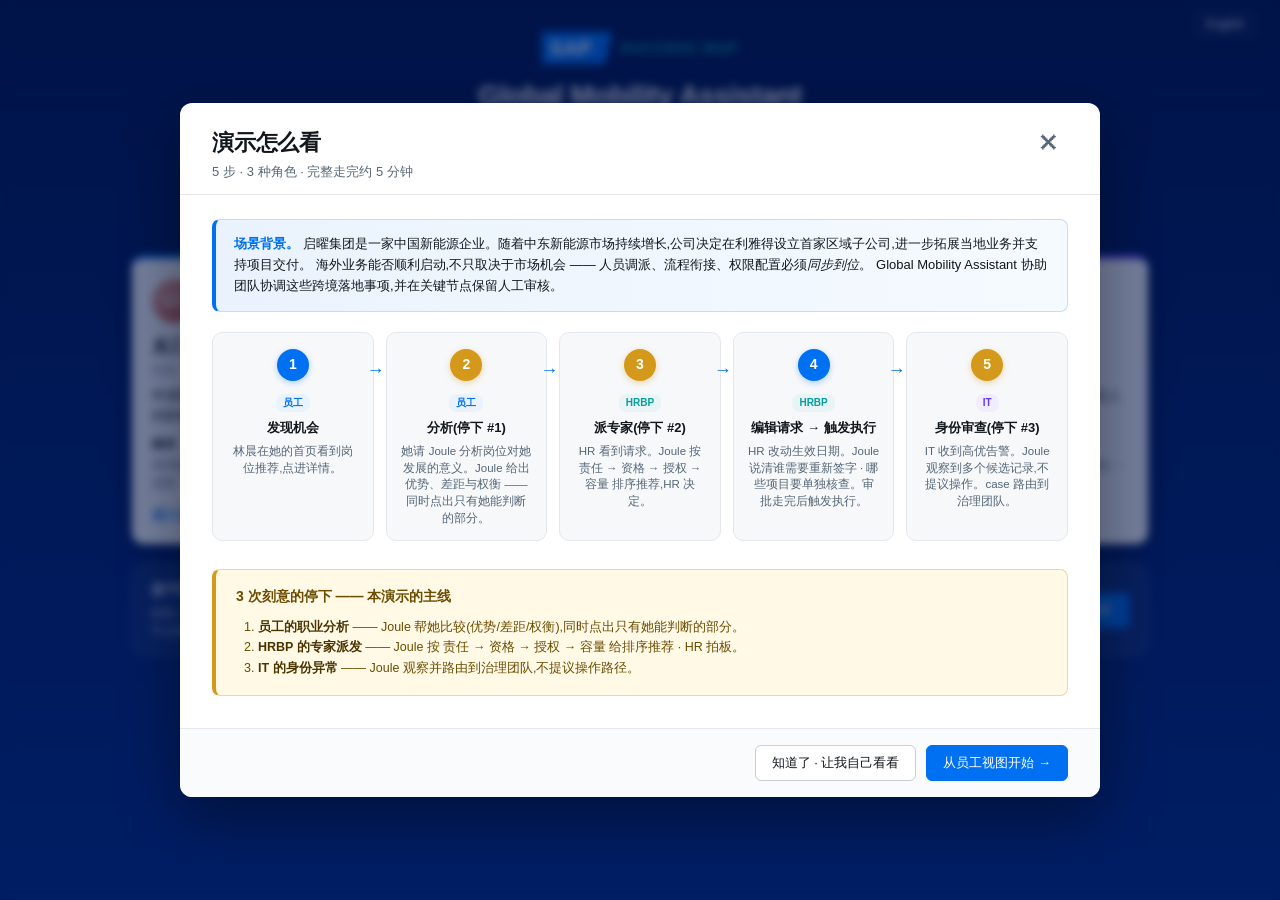
==== commit 2af5faef: "zh: complete HRBP + IT localization; tighten Landing layout - HRBP page: fully localize views (appro" ====
--- a/prototype/zh/index.html
+++ b/prototype/zh/index.html
@@ -8,19 +8,20 @@
   <link rel="stylesheet" href="../shared/shell.css" />
   <link rel="stylesheet" href="../shared/guide.css" />
   <style>
-    body { background: linear-gradient(180deg, #00144A 0%, #002A86 100%); min-height: 100vh; color: #fff; }
-    .landing { max-width: 1080px; margin: 0 auto; padding: 60px 32px 100px; }
-    .landing-header { text-align: center; margin-bottom: 40px; }
-    .landing-header .logo { display: inline-flex; align-items: center; gap: 8px; margin-bottom: 20px; }
-    .landing-header h1 { font-size: 34px; font-weight: 700; margin: 0 0 8px; letter-spacing: -0.4px; }
-    .landing-header .subtitle { color: #B4C6DF; font-size: 15px; max-width: 720px; margin: 0 auto; line-height: 1.7; }
-    .lang-switch { position: absolute; top: 20px; right: 24px; font-size: 12px; color: #B4C6DF; }
+    html, body { background: #00144A; }
+    body { background: linear-gradient(180deg, #00144A 0%, #002A86 100%); background-attachment: fixed; min-height: 100vh; color: #fff; }
+    .landing { max-width: 1080px; margin: 0 auto; padding: 32px 32px 40px; }
+    .landing-header { text-align: center; margin-bottom: 24px; }
+    .landing-header .logo { display: inline-flex; align-items: center; gap: 8px; margin-bottom: 12px; }
+    .landing-header h1 { font-size: 28px; font-weight: 700; margin: 0 0 6px; letter-spacing: -0.4px; }
+    .landing-header .subtitle { color: #B4C6DF; font-size: 13.5px; max-width: 720px; margin: 0 auto; line-height: 1.6; }
+    .lang-switch { position: absolute; top: 16px; right: 24px; font-size: 12px; color: #B4C6DF; }
     .lang-switch a { color: #fff; text-decoration: none; padding: 4px 10px; border-radius: 4px; border: 1px solid rgba(255,255,255,0.25); }
     .lang-switch a:hover { background: rgba(255,255,255,0.1); }
-    .role-grid { display: grid; grid-template-columns: repeat(3, 1fr); gap: 20px; margin-bottom: 40px; }
+    .role-grid { display: grid; grid-template-columns: repeat(3, 1fr); gap: 16px; margin-bottom: 20px; }
     .role-card {
       background: #fff; color: var(--text-primary);
-      border-radius: 12px; padding: 28px 24px; text-decoration: none;
+      border-radius: 12px; padding: 20px 20px; text-decoration: none;
       box-shadow: 0 10px 32px rgba(0,0,0,0.25);
       transition: transform 0.15s, box-shadow 0.15s;
       display: flex; flex-direction: column;
@@ -31,45 +32,45 @@
     .role-card.hrbp { border-top-color: var(--role-hrbp); }
     .role-card.it { border-top-color: var(--role-it); }
     .role-card .role-avatar {
-      width: 52px; height: 52px; border-radius: 50%;
+      width: 44px; height: 44px; border-radius: 50%;
       display: flex; align-items: center; justify-content: center;
-      color: #fff; font-weight: 700; font-size: 18px; margin-bottom: 16px;
+      color: #fff; font-weight: 700; font-size: 16px; margin-bottom: 12px;
     }
     .role-card.employee .role-avatar { background: linear-gradient(135deg, #F1B6A7, #C74A3A); }
     .role-card.hrbp .role-avatar     { background: linear-gradient(135deg, #A4E0C0, #049F9A); }
     .role-card.it .role-avatar       { background: linear-gradient(135deg, #B894FF, #5D36FF); }
-    .role-card h2 { margin: 0 0 4px; font-size: 18px; }
-    .role-card .role-person { color: var(--text-muted); font-size: 13px; margin-bottom: 12px; }
-    .role-card .role-desc { color: var(--text-primary); font-size: 13px; line-height: 1.65; margin-bottom: 14px; flex: 1; }
-    .role-card .steps { font-size: 12px; color: var(--text-secondary); line-height: 1.65; margin-bottom: 12px; }
-    .role-card .steps b { display: block; color: var(--text-primary); margin-bottom: 4px; }
-    .role-card .role-open { margin-top: 8px; color: var(--sap-blue); font-weight: 600; font-size: 13px; }
-    .landing-footer { text-align: center; margin-top: 40px; color: #7A94BE; font-size: 12px; line-height: 1.7; }
+    .role-card h2 { margin: 0 0 4px; font-size: 16px; }
+    .role-card .role-person { color: var(--text-muted); font-size: 12px; margin-bottom: 8px; }
+    .role-card .role-desc { color: var(--text-primary); font-size: 12.5px; line-height: 1.55; margin-bottom: 10px; flex: 1; }
+    .role-card .steps { font-size: 11.5px; color: var(--text-secondary); line-height: 1.55; margin-bottom: 8px; }
+    .role-card .steps b { display: block; color: var(--text-primary); margin-bottom: 3px; }
+    .role-card .role-open { margin-top: 6px; color: var(--sap-blue); font-weight: 600; font-size: 12.5px; }
+    .landing-footer { text-align: center; margin-top: 20px; color: #7A94BE; font-size: 11px; line-height: 1.6; }
 
     .landing-how-to {
       background: rgba(255,255,255,0.06);
       border: 1px solid rgba(255,255,255,0.14);
       border-radius: 12px;
-      padding: 20px 24px;
-      margin-top: 20px;
+      padding: 14px 18px;
+      margin-top: 12px;
       color: #E3ECFA;
     }
     .landing-how-to .how-to-header { display: flex; justify-content: space-between; align-items: center; gap: 20px; }
-    .landing-how-to h3 { margin: 0 0 6px; font-size: 16px; color: #fff; }
-    .landing-how-to p { margin: 0; font-size: 13px; line-height: 1.65; color: #B4C6DF; max-width: 640px; }
-    .landing-how-to .btn.primary { flex-shrink: 0; padding: 10px 18px; font-size: 13px; white-space: nowrap; }
+    .landing-how-to h3 { margin: 0 0 4px; font-size: 14px; color: #fff; }
+    .landing-how-to p { margin: 0; font-size: 12px; line-height: 1.55; color: #B4C6DF; max-width: 720px; }
+    .landing-how-to .btn.primary { flex-shrink: 0; padding: 8px 16px; font-size: 12.5px; white-space: nowrap; }
 
     @media (max-width: 768px) {
-      .landing { padding: 30px 16px 80px; }
-      .landing-header { margin-bottom: 24px; }
-      .landing-header h1 { font-size: 26px; }
-      .landing-header .subtitle { font-size: 13px; padding: 0 8px; }
-      .role-grid { grid-template-columns: 1fr; gap: 14px; margin-bottom: 24px; }
-      .role-card { padding: 20px 18px; }
-      .role-card h2 { font-size: 16px; }
-      .role-card .role-avatar { width: 44px; height: 44px; font-size: 16px; margin-bottom: 12px; }
-      .role-card .steps { font-size: 11.5px; }
-      .landing-footer { font-size: 11px; margin-top: 24px; }
+      .landing { padding: 24px 16px 40px; }
+      .landing-header { margin-bottom: 20px; }
+      .landing-header h1 { font-size: 22px; }
+      .landing-header .subtitle { font-size: 12.5px; padding: 0 8px; }
+      .role-grid { grid-template-columns: 1fr; gap: 12px; margin-bottom: 16px; }
+      .role-card { padding: 16px 16px; }
+      .role-card h2 { font-size: 15px; }
+      .role-card .role-avatar { width: 40px; height: 40px; font-size: 14px; margin-bottom: 10px; }
+      .role-card .steps { font-size: 11px; }
+      .landing-footer { font-size: 10.5px; margin-top: 16px; }
       .landing-how-to .how-to-header { flex-direction: column; align-items: flex-start; }
     }
   </style>
@@ -140,7 +141,7 @@
       <div class="how-to-header">
         <div>
           <h3>这个演示怎么看</h3>
-          <p>跟随一个中国新能源集团把员工从上海调往利雅得的完整流程。三种角色 · 三次刻意的"停下",每一次都由 AI 明确"下一步归谁处理"。</p>
+          <p>跟随 Joule Global Mobility Assistant,完成一次从上海到利雅得的跨境员工调派。看 Agent 如何协调流程、提示风险、推动任务,并在关键节点将相关判断与审批交由人员完成。</p>
         </div>
         <button class="btn primary" id="learnMoreBtn">查看完整演示路径</button>
       </div>
